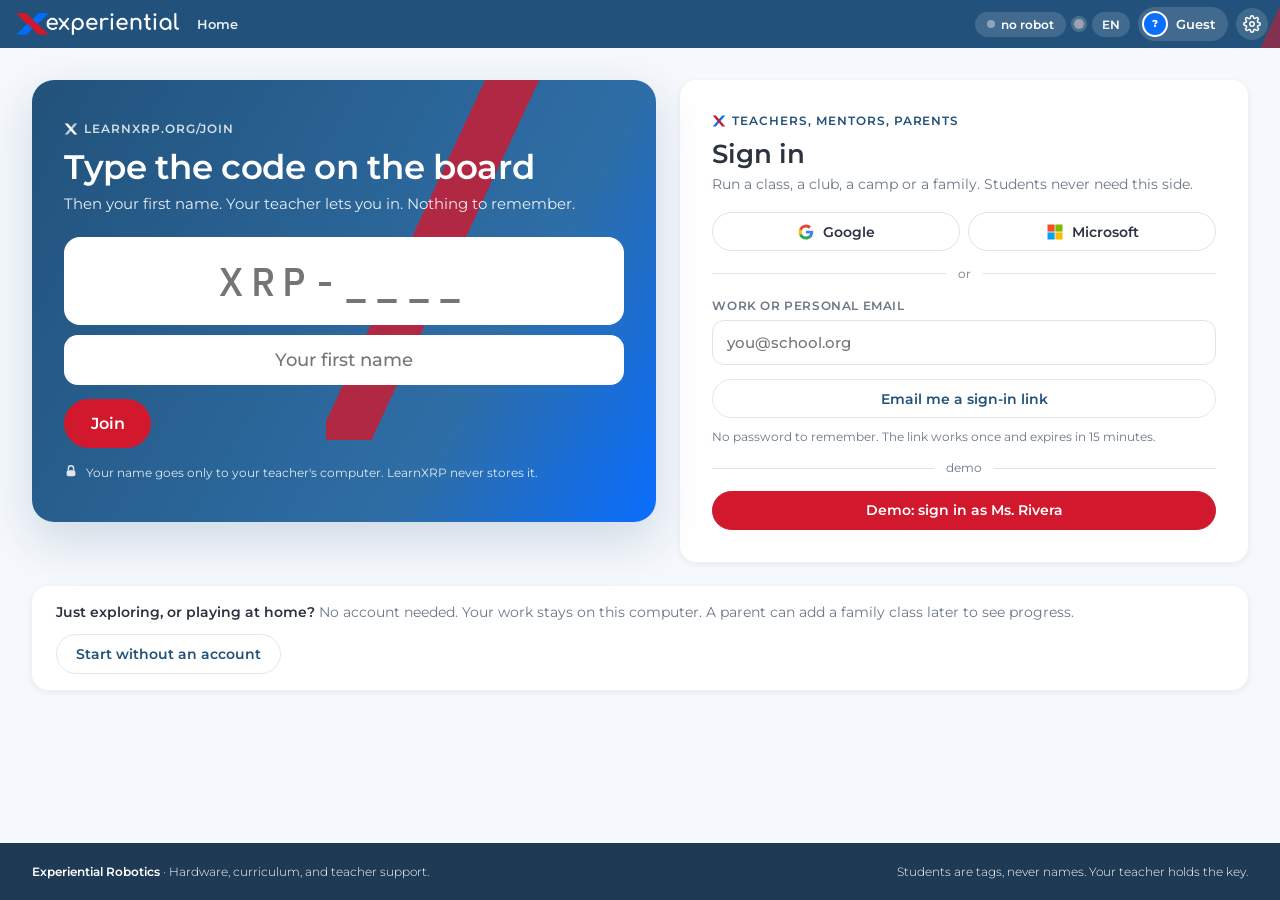
==== brainstorming/demo1/index.html @ 22072c1c "feat(demo1): static navigable demo of the Launcher direction + GitHub Pages deploy Login A+C with We" ====
<!doctype html>
<html lang="en">
<head>
<meta charset="utf-8">
<meta name="viewport" content="width=device-width, initial-scale=1">
<title>LearnXRP · Join</title>
<link rel="icon" href="data:image/svg+xml,%3Csvg xmlns='http://www.w3.org/2000/svg' viewBox='0 0 40 40'%3E%3Cpath d='M38 4h-9L2 36h9z' fill='%230A6EFF'/%3E%3Cpath d='M2 4h9l27 32h-9z' fill='%23D1182C'/%3E%3C/svg%3E">
<link rel="stylesheet" href="https://fonts.googleapis.com/css2?family=Montserrat:wght@300;400;500;600;700&family=IBM+Plex+Mono:wght@400;500&display=swap">
<link rel="stylesheet" href="assets/theme.css">
<style>
.wrap{padding:32px;flex:1}
.doors{display:grid;grid-template-columns:1.1fr 1fr;gap:24px;align-items:start}
.big{background:linear-gradient(120deg,var(--color-secondary),#2E6EA6 70%,var(--color-accent));color:#fff;border-radius:var(--radius-lg);padding:40px 32px;box-shadow:var(--shadow-lg);position:relative;overflow:hidden}
.big::before{content:"";position:absolute;right:110px;top:-60px;width:220px;height:420px;background:linear-gradient(115deg,transparent 45%,rgba(209,24,44,.8) 45% 58%,transparent 58%);pointer-events:none}
[dir=rtl] .big::before{right:auto;left:110px;transform:scaleX(-1)}
.big > *{position:relative}
.big h1{font-size:34px;margin:6px 0 6px;letter-spacing:-.01em}
.big p{opacity:.9;margin:0 0 22px;font-size:15px}
.big .in.code{font-size:40px;padding:18px;border-radius:16px;border:0;color:var(--color-secondary)}
.big .in.name{margin-top:10px;border:0;font-size:18px;text-align:center;padding:14px;border-radius:14px}
.big .btn-primary{margin-top:14px;font-size:16px;padding:.9rem 1.6rem}
.big .note{font-size:12px;opacity:.85;display:flex;gap:8px;align-items:flex-start;margin-top:16px}
.big .eyebrow{color:rgba(255,255,255,.8)}
.door{padding:32px}
.door h2{font-size:26px;margin:6px 0 4px}
.door p{margin:0 0 18px;color:var(--color-text-muted);font-size:14px}
.sso{display:grid;grid-template-columns:1fr 1fr;gap:8px}
.or{display:flex;align-items:center;gap:12px;font-size:12px;color:var(--color-text-muted);margin:14px 0}
.or::before,.or::after{content:"";flex:1;height:1px;background:var(--color-border)}
.help{font-size:12px;color:var(--color-text-muted);margin-top:10px}
.explore{margin-top:24px;display:flex;justify-content:space-between;align-items:center;gap:12px;background:#fff;border-radius:var(--radius-md);padding:16px 24px;box-shadow:var(--shadow-sm);font-size:14px;flex-wrap:wrap}
.state{display:none}.state.on{display:block}
.center{text-align:center;padding:14px 0}
.ic{width:18px;height:18px}
/* welcome back */
.wb{display:grid;grid-template-columns:1fr 380px;gap:24px;align-items:start}
.wb h1{font-size:28px;margin:4px 0 4px}
.people{display:grid;grid-template-columns:repeat(auto-fill,minmax(150px,1fr));gap:16px;margin-top:16px}
.person{background:#fff;border-radius:var(--radius-md);box-shadow:var(--shadow-sm);padding:16px;text-align:center;font:inherit;color:inherit;border:2px solid transparent;cursor:pointer;transition:all .2s ease;display:flex;flex-direction:column;align-items:center;gap:6px}
.person:hover{box-shadow:var(--shadow-md);transform:translateY(-3px)}
.person .av{width:52px;height:52px;border-radius:50%;display:grid;place-items:center;color:#fff;font-weight:700;font-size:16px}
.person b{font-weight:600}
.person small{font-size:11px;color:var(--color-text-muted)}
.person.add{border:2px dashed var(--color-border);background:transparent;box-shadow:none;justify-content:center;color:var(--color-secondary);font-weight:600}
.device{font-size:12px;color:var(--color-text-muted);display:flex;align-items:center;gap:8px;margin-top:16px;flex-wrap:wrap}
.device a{font-weight:600;cursor:pointer}
@media (max-width:900px){.doors,.wb{grid-template-columns:1fr}.wrap{padding:16px}.big{padding:28px 20px}.big h1{font-size:28px}}
</style>
</head>
<body>
<header id="ribbon" class="rb"></header>

<!-- ===== LOGIN: two doors (A) with the code-first card (C) ===== -->
<main class="wrap state" id="v-login">
  <div class="doors">
    <section class="big">
      <span class="eyebrow">XLOGO learnxrp.org/join</span>
      <h1 data-i18n="joinTitle">Type the code on the board</h1>
      <p data-i18n="joinSub">Then your first name. Your teacher lets you in. Nothing to remember.</p>
      <div class="state on" id="s1">
        <input class="in code" id="code" placeholder="XRP-____" maxlength="8" autocomplete="off" oninput="this.value=this.value.toUpperCase()">
        <input class="in name" id="name" data-i18n-ph="nameLabel" placeholder="Your first name" autocomplete="off">
        <button class="btn btn-primary" onclick="join()" data-i18n="join">Join</button>
        <div class="note"><svg width="14" height="14" viewBox="0 0 16 16"><rect x="3" y="7" width="10" height="7" rx="2" fill="#fff"/><path d="M5 7V5a3 3 0 016 0v2" fill="none" stroke="#fff" stroke-width="1.6"/></svg><span data-i18n="privacyNote">Your name goes only to your teacher's computer. LearnXRP never stores it.</span></div>
      </div>
      <div class="state center" id="s2"><span class="spin" style="border-color:rgba(255,255,255,.3);border-top-color:#fff"></span><h2 style="margin:12px 0 4px;font-size:24px" id="wait-title"></h2><div style="opacity:.9" id="wait-sub"></div></div>
      <div class="state center" id="s3"><h2 style="margin:0 0 4px;font-size:26px" id="in-title"></h2><div style="opacity:.9;margin-bottom:14px" id="in-sub"></div><a class="btn" style="color:var(--color-secondary)" href="home.html" data-i18n="letsGo">Let's go</a></div>
      <div class="state center" id="s4"><h2 style="margin:0 0 4px;font-size:24px">Hmm</h2><div style="opacity:.9;margin-bottom:14px" data-i18n="notLetIn"></div><button class="btn" style="color:var(--color-secondary)" onclick="show('s1')">Try again</button></div>
    </section>
    <section class="card door">
      <span class="eyebrow">XMARK <span data-i18n="eduEyebrow">Teachers, mentors, parents</span></span>
      <h2 data-i18n="eduTitle">Sign in</h2>
      <p data-i18n="eduSub">Run a class, a club, a camp or a family. Students never need this side.</p>
      <div class="sso"><button class="btn" onclick="LX.toast('Google sign-in opens in a popup. School accounts work.')">GICON <span data-i18n="google">Google</span></button><button class="btn" onclick="LX.toast('Microsoft sign-in opens in a popup.')">MICON <span data-i18n="microsoft">Microsoft</span></button></div>
      <div class="or">or</div>
      <div class="field"><label class="lbl" for="email" data-i18n="emailLabel">Work or personal email</label><input class="in" id="email" placeholder="you@school.org" type="email"></div>
      <button class="btn btn-out block" onclick="emailLink()" data-i18n="emailLink">Email me a sign-in link</button>
      <div class="help" data-i18n="noPw">No password to remember. The link works once and expires in 15 minutes.</div>
      <div class="or">demo</div>
      <button class="btn btn-primary block" onclick="demoTeacher()" data-i18n="demoTeacher">Demo: sign in as Ms. Rivera</button>
    </section>
  </div>
  <div class="explore"><div><b style="font-weight:600" data-i18n="exploreTitle">Just exploring, or playing at home?</b> <span class="muted" data-i18n="exploreSub">No account needed. Your work stays on this computer. A parent can add a family class later to see progress.</span></div><button class="btn btn-out" onclick="explore()" data-i18n="startNoAccount">Start without an account</button></div>
</main>

<!-- ===== WELCOME BACK (E): shown when this device remembers students ===== -->
<main class="wrap state" id="v-back">
  <div class="wb">
    <div>
      <span class="eyebrow">XMARK <span id="wb-eyebrow"></span></span>
      <h1 data-i18n="welcomeBack">Welcome back. Who are you today?</h1>
      <div class="muted" style="font-size:14px" data-i18n="rememberSub">This computer remembers who used it in this class. Tap your name and your teacher lets you in.</div>
      <div class="people" id="people"></div>
      <div class="device"><svg width="14" height="14" viewBox="0 0 16 16"><rect x="3" y="7" width="10" height="7" rx="2" fill="#22527B"/><path d="M5 7V5a3 3 0 016 0v2" fill="none" stroke="#22527B" stroke-width="1.6"/></svg><span data-i18n="namesLive">Names live on this computer and on your teacher's. Not on LearnXRP.</span> <a onclick="forget()" data-i18n="forget">Forget everyone</a></div>
      <div class="card" id="wb-state" style="margin-top:24px;display:none"></div>
    </div>
    <div style="display:flex;flex-direction:column;gap:16px">
      <div class="card"><span class="eyebrow" data-i18n="diffClass">Different class?</span><h3 style="font-size:17px;margin:4px 0 10px" data-i18n="joinCode">Join with a code</h3><input class="in code" id="wb-code" placeholder="XRP-____" maxlength="8" oninput="this.value=this.value.toUpperCase()" style="font-size:20px;margin-bottom:10px"><button class="btn btn-out block" onclick="wbCode()" data-i18n="next">Next</button></div>
      <div class="card"><span class="eyebrow" data-i18n="educators">Educators</span><h3 style="font-size:17px;margin:4px 0 10px" data-i18n="signIn">Sign in</h3><div class="sso" style="margin-bottom:8px"><button class="btn" onclick="LX.toast('Google sign-in')">GICON Google</button><button class="btn" onclick="LX.toast('Microsoft sign-in')">MICON Microsoft</button></div><button class="btn btn-primary block" onclick="demoTeacher()" data-i18n="demoTeacher">Demo: sign in as Ms. Rivera</button></div>
      <div class="muted" style="font-size:13px;padding:0 6px"><span data-i18n="exploreTitle"></span> <a style="font-weight:600;cursor:pointer" onclick="explore()" data-i18n="startNoAccount">Start without an account</a></div>
    </div>
  </div>
</main>

<footer class="footer" data-footer></footer>

<script src="assets/shell.js"></script>
<script>
const S=LX.S,t=LX.t;
const GICON=`<svg class="ic" viewBox="0 0 24 24"><path d="M21.6 12.2c0-.7-.1-1.3-.2-1.9H12v3.7h5.4a4.6 4.6 0 01-2 3v2.5h3.2c1.9-1.7 3-4.3 3-7.3z" fill="#4285F4"/><path d="M12 22c2.7 0 5-.9 6.6-2.4l-3.2-2.5c-.9.6-2 1-3.4 1a6 6 0 01-5.6-4.1H3.1v2.6A10 10 0 0012 22z" fill="#34A853"/><path d="M6.4 13.9a6 6 0 010-3.8V7.5H3.1a10 10 0 000 9z" fill="#FBBC05"/><path d="M12 6c1.5 0 2.8.5 3.8 1.5l2.9-2.9A10 10 0 003.1 7.5l3.3 2.6A6 6 0 0112 6z" fill="#EA4335"/></svg>`;
const MICON=`<svg class="ic" viewBox="0 0 24 24"><rect x="2" y="2" width="9.5" height="9.5" fill="#F25022"/><rect x="12.5" y="2" width="9.5" height="9.5" fill="#7FBA00"/><rect x="2" y="12.5" width="9.5" height="9.5" fill="#00A4EF"/><rect x="12.5" y="12.5" width="9.5" height="9.5" fill="#FFB900"/></svg>`;
document.body.innerHTML=document.body.innerHTML.replace(/GICON/g,GICON).replace(/MICON/g,MICON).replace(/XMARK/g,LX.XMARK('#D1182C','#0A6EFF')).replace(/XLOGO/g,LX.XMARK('#fff','rgba(255,255,255,.7)'));
LX.i18n();
LX.ribbon({crumb:'<b>'+t('home')+'</b>'});
const CODE=/^XRP-[A-Z0-9]{4}$/;
function show(id){['s1','s2','s3','s4'].forEach(s=>document.getElementById(s).classList.toggle('on',s===id))}
function view(v){document.getElementById('v-login').classList.toggle('on',v==='login');document.getElementById('v-back').classList.toggle('on',v==='back')}
/* which view: welcome back if this device remembers anyone */
const params=new URLSearchParams(location.search);
if((S.remembered||[]).length&&!params.has('new')){view('back');renderPeople()}else view('login');
function renderPeople(){document.getElementById('wb-eyebrow').textContent=S.device+' · '+S.className;const cols=['#0A6EFF','#22527B','#D1182C','#1E9E5A','#7048E8','#E5A000'];document.getElementById('people').innerHTML=S.remembered.map((r,i)=>`<button class="person" onclick="back('${r.name.replace(/'/g,'')}')"><span class="av" style="background:${cols[i%cols.length]}">${r.name[0].toUpperCase()}</span><b>${r.name}</b><small>${r.last} · step ${r.step}</small></button>`).join('')+`<button class="person add" onclick="view('login')">${t('newHere')}</button>`}
/* the join handshake: write a request; a teacher tab (teacher.html) answers with lx.admit or lx.deny.
   If no teacher tab answers within 4s, the demo lets you in and says so. */
let pending=null;
function requestJoin(name,known,onAdmit,onDeny){pending={name,known,onAdmit,onDeny};LX.emit('lx.join',{name,device:S.device,known,code:S.classCode||'XRP-7K2Q'});pending.timer=setTimeout(()=>{if(pending){finishAdmit(name,true)}},4000)}
LX.on('lx.admit',m=>{if(pending&&m.name===pending.name){clearTimeout(pending.timer);finishAdmit(m.name,false)}});
LX.on('lx.deny',m=>{if(pending&&m.name===pending.name){clearTimeout(pending.timer);const p=pending;pending=null;p.onDeny&&p.onDeny()}});
function finishAdmit(name,auto){const p=pending;pending=null;const rem=(S.remembered||[]).filter(r=>r.name!==name);rem.unshift({name,last:'today',step:S.step});LX.set({role:'student',name,tag:S.tag||LX.newTag(),classCode:S.classCode||'XRP-7K2Q',sync:'synced',remembered:rem});if(auto)LX.toast(t('demoAdmit'));p&&p.onAdmit&&p.onAdmit()}
function join(){const c=document.getElementById('code'),n=document.getElementById('name');if(!CODE.test(c.value)){c.classList.add('bad');LX.toast(t('badCode'));setTimeout(()=>c.classList.remove('bad'),1500);return}if(!n.value.trim()){n.classList.add('bad');n.focus();return}const name=n.value.trim();LX.set({classCode:c.value});document.getElementById('wait-title').textContent=t('waitTitle',{n:name});document.getElementById('wait-sub').textContent=t('waitSub',{t:S.teacher});show('s2');requestJoin(name,false,()=>{document.getElementById('in-title').textContent=t('inTitle',{n:name});document.getElementById('in-sub').textContent=t('inSub',{c:S.className,s:S.step});show('s3')},()=>show('s4'))}
function back(name){const s=document.getElementById('wb-state');s.style.display='block';s.innerHTML=`<div style="display:flex;align-items:center;gap:14px"><span class="spin"></span><div><b style="font-weight:600">${t('waitTitle',{n:name})}</b><div class="muted" style="font-size:13px">${t('waitSub',{t:S.teacher})}</div></div></div>`;requestJoin(name,true,()=>{s.innerHTML=`<div style="display:flex;align-items:center;justify-content:space-between;gap:14px;flex-wrap:wrap"><div><b style="font-weight:600">${t('inTitle',{n:name})}</b><div class="muted" style="font-size:13px">${t('inSub',{c:S.className,s:S.step})}</div></div><a class="btn btn-primary" href="home.html">${t('letsGo')}</a></div>`},()=>{s.innerHTML=`<b style="font-weight:600">${t('notLetIn')}</b>`})}
function wbCode(){const c=document.getElementById('wb-code');if(!CODE.test(c.value)){c.classList.add('bad');LX.toast(t('badCode'));return}LX.set({classCode:c.value});view('login');document.getElementById('code').value=c.value;document.getElementById('name').focus()}
function forget(){LX.set({remembered:[]});view('login');LX.toast(t('forget'))}
function emailLink(){const e=document.getElementById('email');if(!/.+@.+\..+/.test(e.value)){e.classList.add('bad');return}LX.toast('Demo: a real deploy emails a one-time link to '+e.value)}
function demoTeacher(){LX.set({role:'teacher',sync:'synced'});location.href='teacher.html'}
function explore(){LX.set({role:'student',name:S.name||'Explorer',tag:S.tag||LX.newTag(),classCode:null,sync:'local'});location.href='home.html'}
</script>
</body>
</html>
---- brainstorming/demo1/assets/theme.css ----
/* LearnXRP demo1 · Experiential playful theme + shared components. Plain CSS, no build. */
:root{
  --color-bg:#F5F8FC;--color-surface:#FFFFFF;--color-surface-2:#E9EEF5;--color-border:#DCE3EC;
  --color-text:#2B3340;--color-text-muted:#6C7787;
  --color-primary:#D1182C;--color-primary-hover:#B21425;--color-primary-soft:#FDE4E7;
  --color-secondary:#22527B;--color-secondary-soft:#DDE9F5;
  --color-accent:#0A6EFF;--color-accent-soft:#E1EDFF;
  --color-danger:#DC3545;--color-success:#1E9E5A;--color-dark:#1F3A55;--amber:#E5A000;
  --font-sans:'Montserrat',system-ui,sans-serif;--font-mono:'IBM Plex Mono',ui-monospace,monospace;
  --radius-sm:10px;--radius-md:16px;--radius-lg:22px;
  --shadow-sm:0 2px 6px rgba(34,82,123,.08);--shadow-md:0 8px 24px rgba(34,82,123,.12);--shadow-lg:0 18px 48px rgba(34,82,123,.18);
  --ribbon-h:48px;
}
*{box-sizing:border-box}
html,body{margin:0;height:100%}
body{background:var(--color-bg);color:var(--color-text);font-family:var(--font-sans);font-size:15px;line-height:1.45;display:flex;flex-direction:column;min-height:100vh}
h1,h2,h3{margin:0;line-height:1.15;font-weight:600}
p{margin:0}
a{color:var(--color-secondary)}
.muted{color:var(--color-text-muted)}
.mono{font-family:var(--font-mono)}
.eyebrow{font-size:12px;font-weight:600;letter-spacing:.08em;text-transform:uppercase;color:var(--color-secondary);display:inline-flex;align-items:center;gap:6px}
.eyebrow svg{width:14px;height:14px}
.band{padding:32px}
.card{background:#fff;border-radius:var(--radius-md);box-shadow:var(--shadow-sm);padding:24px}
.btn{font:600 14px var(--font-sans);border:1px solid var(--color-border);background:#fff;color:var(--color-text);border-radius:999px;padding:.6rem 1.2rem;cursor:pointer;transition:all .15s ease;display:inline-flex;align-items:center;justify-content:center;gap:8px;text-decoration:none;white-space:nowrap}
.btn:hover{transform:translateY(-1px);box-shadow:var(--shadow-sm)}
.btn:disabled{opacity:.5;cursor:not-allowed;transform:none;box-shadow:none}
.btn-primary{background:var(--color-primary);color:#fff;border-color:var(--color-primary)}
.btn-primary:hover{background:var(--color-primary-hover)}
.btn-out{color:var(--color-secondary);border-color:var(--color-secondary-soft)}
.btn-ghost{border-color:transparent;background:transparent;color:var(--color-secondary)}
.btn.sm{padding:.35rem .9rem;font-size:12px}
.btn.block{width:100%}
.in{font:500 15px var(--font-sans);padding:12px 14px;border:1px solid var(--color-border);border-radius:12px;background:#fff;width:100%;color:var(--color-text)}
.in:focus{outline:none;border-color:var(--color-accent);box-shadow:0 0 0 3px var(--color-accent-soft)}
.in.code{font-family:var(--font-mono);font-size:26px;letter-spacing:.18em;text-transform:uppercase;text-align:center;padding:14px}
.in.bad{border-color:var(--color-danger)}
.lbl{font-size:12px;font-weight:600;color:var(--color-text-muted);text-transform:uppercase;letter-spacing:.05em;display:block;margin:0 0 6px}
.field{margin-bottom:14px}
.pill{display:inline-flex;align-items:center;gap:6px;font-size:11px;font-weight:600;padding:4px 10px;border-radius:999px;background:var(--color-surface-2);color:var(--color-text-muted);white-space:nowrap}
.pill i{width:7px;height:7px;border-radius:50%;background:currentColor;display:inline-block}
.pill.green{background:#E3F5EA;color:var(--color-success)}
.pill.blue{background:var(--color-accent-soft);color:var(--color-accent)}
.pill.red{background:var(--color-primary-soft);color:var(--color-primary)}
.pill.amber{background:#FFF1D6;color:#8A5A00}
.ring{width:56px;height:56px;position:relative;display:inline-grid;place-items:center;font-weight:700;font-size:12px;color:var(--color-secondary);flex:none}
.ring svg{position:absolute;inset:0;transform:rotate(-90deg)}
.ring circle{fill:none;stroke-width:6;stroke-linecap:round}
.ring .bg{stroke:var(--color-surface-2)}
.ring .fg{stroke:var(--color-primary);stroke-dasharray:151;transition:stroke-dashoffset .5s ease}
.spin{width:28px;height:28px;border-radius:50%;border:3px solid var(--color-surface-2);border-top-color:var(--color-primary);animation:spin .8s linear infinite;display:inline-block}
@keyframes spin{to{transform:rotate(360deg)}}
@media (prefers-reduced-motion:reduce){.spin{animation:none}}
.toast{position:fixed;left:50%;bottom:24px;transform:translateX(-50%) translateY(20px);background:#1C2230;color:#fff;padding:10px 16px;border-radius:8px;font:14px var(--font-sans);opacity:0;transition:all .2s ease;z-index:9997;pointer-events:none;max-width:90vw}
.toast.show{opacity:1;transform:translateX(-50%) translateY(0)}
.footer{background:var(--color-dark);color:#fff;padding:20px 32px;font-size:12px;display:flex;justify-content:space-between;gap:24px;margin-top:auto;font-weight:300;flex-wrap:wrap}
.footer b{font-weight:600}
.demo-note{font-size:12px;color:var(--color-text-muted);background:var(--color-secondary-soft);border-radius:var(--radius-sm);padding:8px 12px}

/* ===== Ribbon A: slim and constant, 48px ===== */
.rb{--bar:#22527B;--acc:#0A6EFF;--pri:#D1182C;position:sticky;top:0;z-index:100;height:var(--ribbon-h);background:var(--bar);color:#fff;display:flex;align-items:center;gap:8px;padding-inline:16px 12px;font-size:14px;overflow:visible}
.rb .motif{position:absolute;inset-inline-end:0;top:0;height:100%;width:110px;overflow:hidden;pointer-events:none;z-index:0}
.rb .motif::before{content:"";position:absolute;inset-inline-end:-70px;top:-30px;width:150px;height:140px;background:linear-gradient(115deg,transparent 45%,var(--pri) 45% 58%,transparent 58% 62%,var(--acc) 62% 75%,transparent 75%);opacity:.55}
[dir=rtl] .rb .motif::before{transform:scaleX(-1)}
.rb > *{position:relative;z-index:1;flex:none}
.rb .brand{display:flex;align-items:center;gap:8px;font-weight:700;text-decoration:none;color:#fff;margin-inline-end:10px}
.rb .brand img{height:22px;display:block}
.rb .brand svg{width:22px;height:22px}
.rb .crumb{font-size:13px;opacity:.9;white-space:nowrap;overflow:hidden;text-overflow:ellipsis;flex:1 1 auto;min-width:0}
.rb .crumb b{font-weight:600}
.rb .crumb a{color:#fff;text-decoration:none;opacity:.85}
.rb .sp{flex:1 1 auto}
.rb .chip{display:inline-flex;align-items:center;gap:6px;font-size:12px;font-weight:600;padding:5px 12px;border-radius:999px;background:rgba(255,255,255,.14);white-space:nowrap;cursor:pointer;border:0;color:#fff;font-family:var(--font-sans)}
.rb .chip i{width:8px;height:8px;border-radius:50%;background:#fff;display:inline-block;flex:none}
.rb .chip.ok{background:#DCF5E6;color:#1E7A45}.rb .chip.ok i{background:#1E9E5A}
.rb .chip.warn{background:#FFF1D6;color:#8A5A00}.rb .chip.warn i{background:#E5A000}
.rb .chip.bad{background:#FDE4E7;color:#B21425}.rb .chip.bad i{background:#D1182C}
.rb .chip.q i{animation:blink 1s ease infinite}
@keyframes blink{50%{opacity:.2}}
.rb .sync{width:10px;height:10px;border-radius:50%;background:#1E9E5A;display:inline-block;box-shadow:0 0 0 3px rgba(255,255,255,.18);cursor:pointer}
.rb .sync.local{background:#9CA3AF}.rb .sync.off{background:#E5A000}
.rb .lang{font:600 12px var(--font-sans);color:#fff;background:rgba(255,255,255,.14);border:0;border-radius:999px;padding:5px 10px;cursor:pointer;appearance:none;-webkit-appearance:none}
.rb .lang option{color:#222}
.rb .me{display:inline-flex;align-items:center;gap:8px;font-size:13px;font-weight:600;background:rgba(255,255,255,.14);border-radius:999px;padding:4px 12px 4px 4px;white-space:nowrap;text-decoration:none;color:#fff}
.rb .me .av{width:26px;height:26px;border-radius:50%;background:var(--acc);border:2px solid #fff;display:grid;place-items:center;font-size:10px;font-weight:800}
.rb .gear{width:32px;height:32px;border-radius:50%;background:rgba(255,255,255,.14);border:0;color:#fff;cursor:pointer;display:grid;place-items:center}
.rb .gear:hover{background:rgba(255,255,255,.26)}
.rb .gear svg{width:18px;height:18px}
/* settings menu */
.lx-menu{position:fixed;top:calc(var(--ribbon-h) + 8px);inset-inline-end:12px;width:320px;max-height:calc(100vh - var(--ribbon-h) - 24px);overflow:auto;background:#fff;color:var(--color-text);border-radius:var(--radius-md);box-shadow:var(--shadow-lg);padding:16px;z-index:200;font-size:13px;display:none}
.lx-menu.open{display:block}
.lx-menu h4{margin:0 0 4px;font-size:14px}
.lx-menu .sub{font-size:11px;color:var(--color-text-muted);margin-bottom:12px}
.lx-menu label{display:grid;grid-template-columns:110px 1fr;gap:8px;align-items:center;margin-bottom:8px;font-weight:600;font-size:12px;color:var(--color-text-muted)}
.lx-menu select,.lx-menu input[type=text]{font:500 13px var(--font-sans);padding:6px 8px;border:1px solid var(--color-border);border-radius:8px;background:#fff;color:var(--color-text);width:100%}
.lx-menu .row{display:flex;gap:6px;flex-wrap:wrap;margin-top:6px}
.lx-menu .sec{border-top:1px solid var(--color-border);margin:12px 0 10px;padding-top:10px;font-size:11px;font-weight:600;text-transform:uppercase;letter-spacing:.06em;color:var(--color-secondary)}
.lx-menu .links{display:grid;grid-template-columns:1fr 1fr;gap:6px}
.lx-menu .links a{font-size:12px;font-weight:600;padding:8px 10px;border:1px solid var(--color-border);border-radius:8px;text-decoration:none;text-align:center}
.lx-menu .chips{display:flex;gap:6px;flex-wrap:wrap}
.lx-menu .chips span{font-size:11px;background:var(--color-surface-2);border-radius:999px;padding:3px 8px}
@media (max-width:700px){.rb .crumb{display:none}.rb .lang{display:none}.band{padding:16px}.footer{padding:16px}}
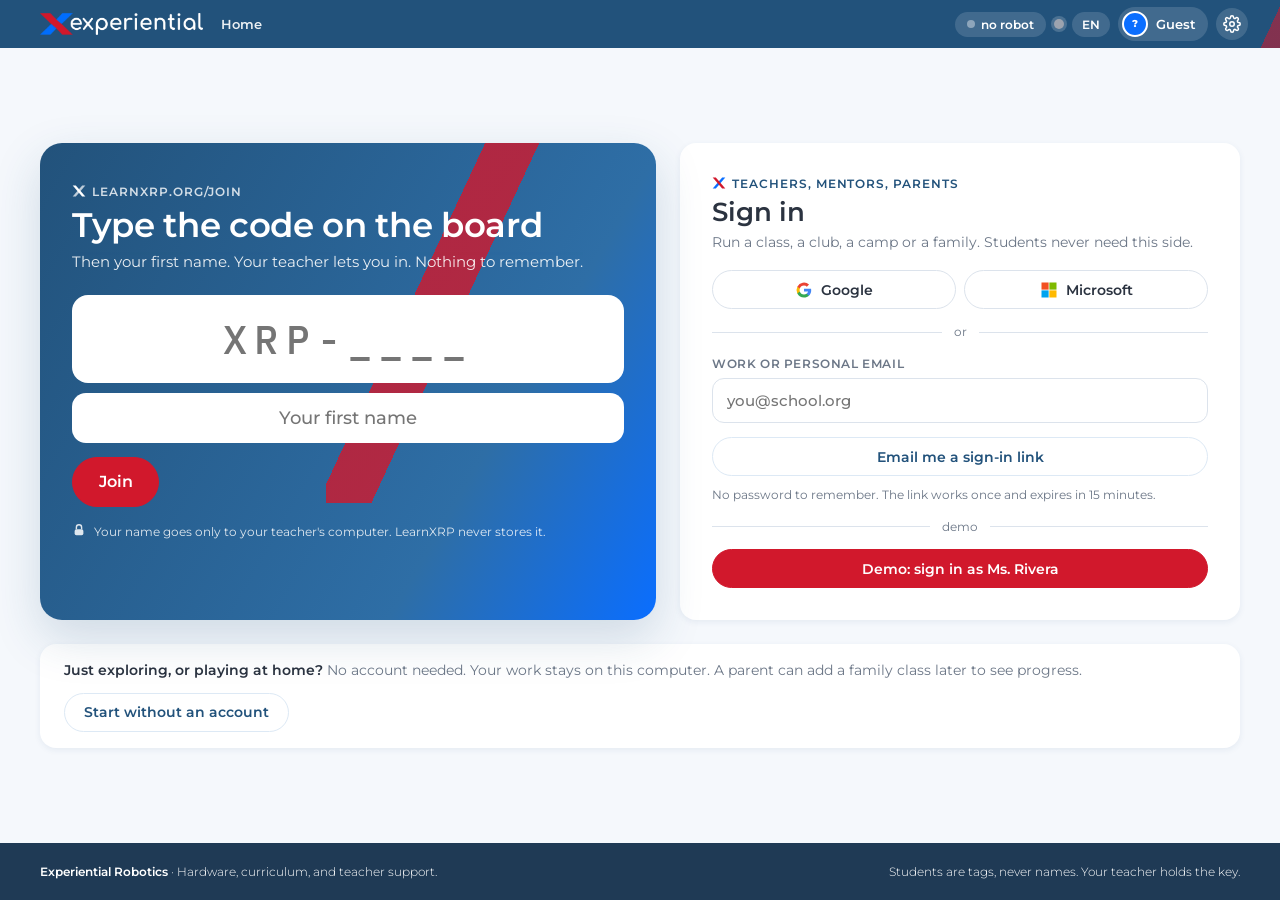
==== commit ab6d2804: "fix(demo1): sizing pass — 1200px content container, aligned ribbon and footer, centered login, equal" ====
--- a/brainstorming/demo1/index.html
+++ b/brainstorming/demo1/index.html
@@ -8,8 +8,11 @@
 <link rel="stylesheet" href="https://fonts.googleapis.com/css2?family=Montserrat:wght@300;400;500;600;700&family=IBM+Plex+Mono:wght@400;500&display=swap">
 <link rel="stylesheet" href="assets/theme.css">
 <style>
-.wrap{padding:32px;flex:1}
-.doors{display:grid;grid-template-columns:1.1fr 1fr;gap:24px;align-items:start}
+.wrap{padding:32px;flex:1;width:100%;max-width:1264px;margin:0 auto;display:flex;flex-direction:column;justify-content:center}
+.wrap.state{display:none}.wrap.state.on{display:flex}
+.doors{display:grid;grid-template-columns:1.1fr 1fr;gap:24px;align-items:stretch}
+.big,.door{display:flex;flex-direction:column}
+.door .demo-cta{margin-top:auto}
 .big{background:linear-gradient(120deg,var(--color-secondary),#2E6EA6 70%,var(--color-accent));color:#fff;border-radius:var(--radius-lg);padding:40px 32px;box-shadow:var(--shadow-lg);position:relative;overflow:hidden}
 .big::before{content:"";position:absolute;right:110px;top:-60px;width:220px;height:420px;background:linear-gradient(115deg,transparent 45%,rgba(209,24,44,.8) 45% 58%,transparent 58%);pointer-events:none}
 [dir=rtl] .big::before{right:auto;left:110px;transform:scaleX(-1)}
@@ -76,8 +79,8 @@
       <div class="field"><label class="lbl" for="email" data-i18n="emailLabel">Work or personal email</label><input class="in" id="email" placeholder="you@school.org" type="email"></div>
       <button class="btn btn-out block" onclick="emailLink()" data-i18n="emailLink">Email me a sign-in link</button>
       <div class="help" data-i18n="noPw">No password to remember. The link works once and expires in 15 minutes.</div>
-      <div class="or">demo</div>
-      <button class="btn btn-primary block" onclick="demoTeacher()" data-i18n="demoTeacher">Demo: sign in as Ms. Rivera</button>
+      <div class="demo-cta"><div class="or">demo</div>
+      <button class="btn btn-primary block" onclick="demoTeacher()" data-i18n="demoTeacher">Demo: sign in as Ms. Rivera</button></div>
     </section>
   </div>
   <div class="explore"><div><b style="font-weight:600" data-i18n="exploreTitle">Just exploring, or playing at home?</b> <span class="muted" data-i18n="exploreSub">No account needed. Your work stays on this computer. A parent can add a family class later to see progress.</span></div><button class="btn btn-out" onclick="explore()" data-i18n="startNoAccount">Start without an account</button></div>
--- a/brainstorming/demo1/assets/theme.css
+++ b/brainstorming/demo1/assets/theme.css
@@ -21,7 +21,8 @@
 .mono{font-family:var(--font-mono)}
 .eyebrow{font-size:12px;font-weight:600;letter-spacing:.08em;text-transform:uppercase;color:var(--color-secondary);display:inline-flex;align-items:center;gap:6px}
 .eyebrow svg{width:14px;height:14px}
-.band{padding:32px}
+.band{padding:32px;width:100%;max-width:1264px;margin:0 auto}
+.container{width:100%;max-width:1264px;margin:0 auto;padding:0 32px}
 .card{background:#fff;border-radius:var(--radius-md);box-shadow:var(--shadow-sm);padding:24px}
 .btn{font:600 14px var(--font-sans);border:1px solid var(--color-border);background:#fff;color:var(--color-text);border-radius:999px;padding:.6rem 1.2rem;cursor:pointer;transition:all .15s ease;display:inline-flex;align-items:center;justify-content:center;gap:8px;text-decoration:none;white-space:nowrap}
 .btn:hover{transform:translateY(-1px);box-shadow:var(--shadow-sm)}
@@ -54,12 +55,12 @@
 @media (prefers-reduced-motion:reduce){.spin{animation:none}}
 .toast{position:fixed;left:50%;bottom:24px;transform:translateX(-50%) translateY(20px);background:#1C2230;color:#fff;padding:10px 16px;border-radius:8px;font:14px var(--font-sans);opacity:0;transition:all .2s ease;z-index:9997;pointer-events:none;max-width:90vw}
 .toast.show{opacity:1;transform:translateX(-50%) translateY(0)}
-.footer{background:var(--color-dark);color:#fff;padding:20px 32px;font-size:12px;display:flex;justify-content:space-between;gap:24px;margin-top:auto;font-weight:300;flex-wrap:wrap}
+.footer{background:var(--color-dark);color:#fff;padding:20px max(32px,calc((100% - 1200px)/2));font-size:12px;display:flex;justify-content:space-between;gap:24px;margin-top:auto;font-weight:300;flex-wrap:wrap}
 .footer b{font-weight:600}
 .demo-note{font-size:12px;color:var(--color-text-muted);background:var(--color-secondary-soft);border-radius:var(--radius-sm);padding:8px 12px}
 
 /* ===== Ribbon A: slim and constant, 48px ===== */
-.rb{--bar:#22527B;--acc:#0A6EFF;--pri:#D1182C;position:sticky;top:0;z-index:100;height:var(--ribbon-h);background:var(--bar);color:#fff;display:flex;align-items:center;gap:8px;padding-inline:16px 12px;font-size:14px;overflow:visible}
+.rb{--bar:#22527B;--acc:#0A6EFF;--pri:#D1182C;position:sticky;top:0;z-index:100;height:var(--ribbon-h);background:var(--bar);color:#fff;display:flex;align-items:center;gap:8px;padding-inline:max(24px,calc((100% - 1200px)/2)) max(16px,calc((100% - 1200px)/2 - 8px));font-size:14px;overflow:visible}
 .rb .motif{position:absolute;inset-inline-end:0;top:0;height:100%;width:110px;overflow:hidden;pointer-events:none;z-index:0}
 .rb .motif::before{content:"";position:absolute;inset-inline-end:-70px;top:-30px;width:150px;height:140px;background:linear-gradient(115deg,transparent 45%,var(--pri) 45% 58%,transparent 58% 62%,var(--acc) 62% 75%,transparent 75%);opacity:.55}
 [dir=rtl] .rb .motif::before{transform:scaleX(-1)}
@@ -100,4 +101,4 @@
 .lx-menu .links a{font-size:12px;font-weight:600;padding:8px 10px;border:1px solid var(--color-border);border-radius:8px;text-decoration:none;text-align:center}
 .lx-menu .chips{display:flex;gap:6px;flex-wrap:wrap}
 .lx-menu .chips span{font-size:11px;background:var(--color-surface-2);border-radius:999px;padding:3px 8px}
-@media (max-width:700px){.rb .crumb{display:none}.rb .lang{display:none}.band{padding:16px}.footer{padding:16px}}
+@media (max-width:700px){.rb{padding-inline:16px 12px}.rb .crumb{display:none}.rb .lang{display:none}.band{padding:16px}.footer{padding:16px}}
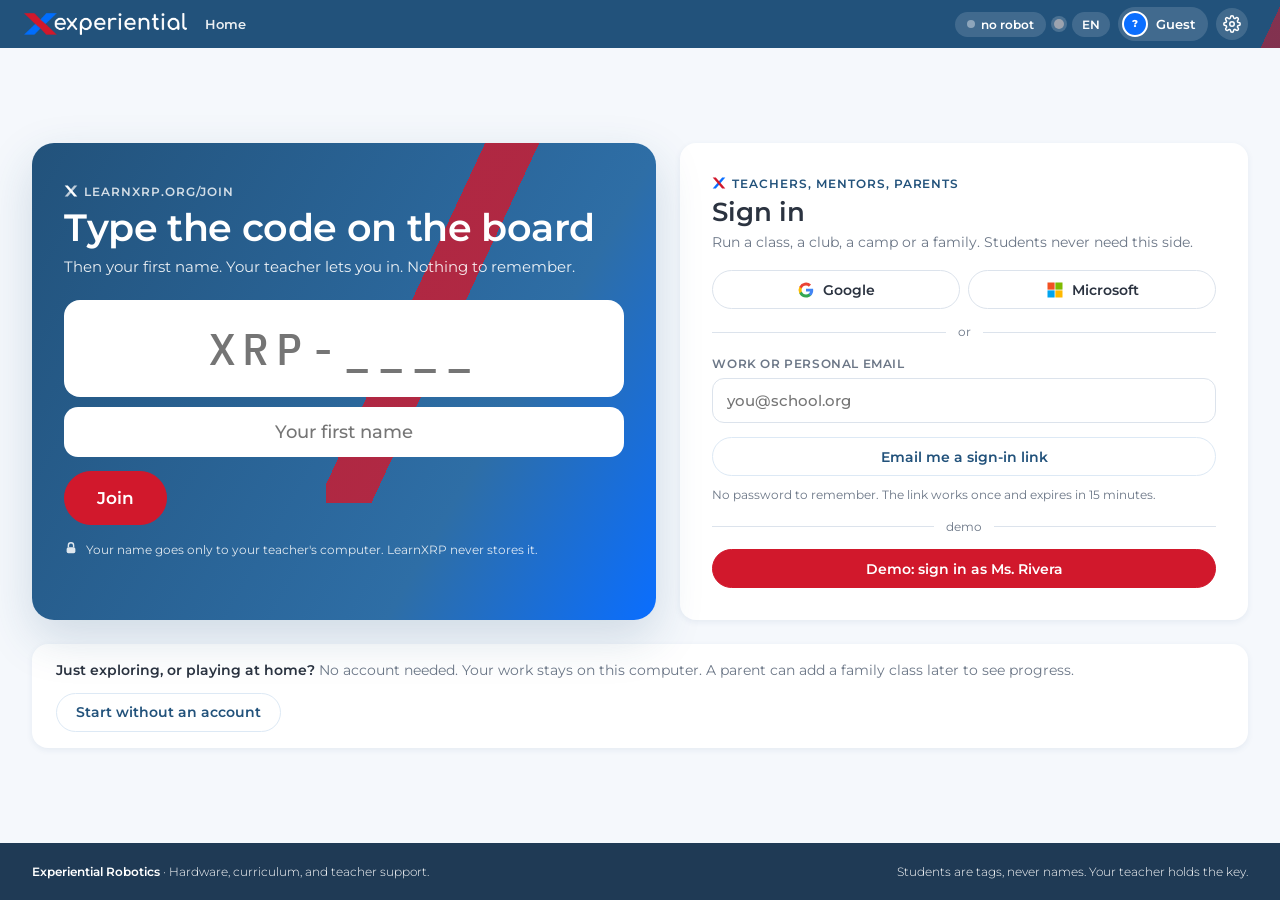
==== commit af577871: "fix(demo1): scale UI on wide screens (zoom steps at 1600/1900/2300/3000px), 1280px column, bigger lo" ====
--- a/brainstorming/demo1/index.html
+++ b/brainstorming/demo1/index.html
@@ -8,7 +8,7 @@
 <link rel="stylesheet" href="https://fonts.googleapis.com/css2?family=Montserrat:wght@300;400;500;600;700&family=IBM+Plex+Mono:wght@400;500&display=swap">
 <link rel="stylesheet" href="assets/theme.css">
 <style>
-.wrap{padding:32px;flex:1;width:100%;max-width:1264px;margin:0 auto;display:flex;flex-direction:column;justify-content:center}
+.wrap{padding:32px;flex:1;width:100%;max-width:1344px;margin:0 auto;display:flex;flex-direction:column;justify-content:center}
 .wrap.state{display:none}.wrap.state.on{display:flex}
 .doors{display:grid;grid-template-columns:1.1fr 1fr;gap:24px;align-items:stretch}
 .big,.door{display:flex;flex-direction:column}
@@ -17,11 +17,11 @@
 .big::before{content:"";position:absolute;right:110px;top:-60px;width:220px;height:420px;background:linear-gradient(115deg,transparent 45%,rgba(209,24,44,.8) 45% 58%,transparent 58%);pointer-events:none}
 [dir=rtl] .big::before{right:auto;left:110px;transform:scaleX(-1)}
 .big > *{position:relative}
-.big h1{font-size:34px;margin:6px 0 6px;letter-spacing:-.01em}
+.big h1{font-size:38px;margin:6px 0 6px;letter-spacing:-.01em}
 .big p{opacity:.9;margin:0 0 22px;font-size:15px}
-.big .in.code{font-size:40px;padding:18px;border-radius:16px;border:0;color:var(--color-secondary)}
+.big .in.code{font-size:44px;padding:20px;border-radius:16px;border:0;color:var(--color-secondary)}
 .big .in.name{margin-top:10px;border:0;font-size:18px;text-align:center;padding:14px;border-radius:14px}
-.big .btn-primary{margin-top:14px;font-size:16px;padding:.9rem 1.6rem}
+.big .btn-primary{margin-top:14px;font-size:17px;padding:1rem 2rem;align-self:flex-start}
 .big .note{font-size:12px;opacity:.85;display:flex;gap:8px;align-items:flex-start;margin-top:16px}
 .big .eyebrow{color:rgba(255,255,255,.8)}
 .door{padding:32px}
--- a/brainstorming/demo1/assets/theme.css
+++ b/brainstorming/demo1/assets/theme.css
@@ -11,6 +11,12 @@
   --shadow-sm:0 2px 6px rgba(34,82,123,.08);--shadow-md:0 8px 24px rgba(34,82,123,.12);--shadow-lg:0 18px 48px rgba(34,82,123,.18);
   --ribbon-h:48px;
 }
+/* Scale the whole UI on wide screens so a 1280px design does not float in a 2500px window.
+   Chrome/Edge honor zoom; iframes keep their own scale. */
+@media (min-width:1600px){html{zoom:1.12}}
+@media (min-width:1900px){html{zoom:1.25}}
+@media (min-width:2300px){html{zoom:1.4}}
+@media (min-width:3000px){html{zoom:1.7}}
 *{box-sizing:border-box}
 html,body{margin:0;height:100%}
 body{background:var(--color-bg);color:var(--color-text);font-family:var(--font-sans);font-size:15px;line-height:1.45;display:flex;flex-direction:column;min-height:100vh}
@@ -21,8 +27,8 @@
 .mono{font-family:var(--font-mono)}
 .eyebrow{font-size:12px;font-weight:600;letter-spacing:.08em;text-transform:uppercase;color:var(--color-secondary);display:inline-flex;align-items:center;gap:6px}
 .eyebrow svg{width:14px;height:14px}
-.band{padding:32px;width:100%;max-width:1264px;margin:0 auto}
-.container{width:100%;max-width:1264px;margin:0 auto;padding:0 32px}
+.band{padding:32px;width:100%;max-width:1344px;margin:0 auto}
+.container{width:100%;max-width:1344px;margin:0 auto;padding:0 32px}
 .card{background:#fff;border-radius:var(--radius-md);box-shadow:var(--shadow-sm);padding:24px}
 .btn{font:600 14px var(--font-sans);border:1px solid var(--color-border);background:#fff;color:var(--color-text);border-radius:999px;padding:.6rem 1.2rem;cursor:pointer;transition:all .15s ease;display:inline-flex;align-items:center;justify-content:center;gap:8px;text-decoration:none;white-space:nowrap}
 .btn:hover{transform:translateY(-1px);box-shadow:var(--shadow-sm)}
@@ -55,12 +61,12 @@
 @media (prefers-reduced-motion:reduce){.spin{animation:none}}
 .toast{position:fixed;left:50%;bottom:24px;transform:translateX(-50%) translateY(20px);background:#1C2230;color:#fff;padding:10px 16px;border-radius:8px;font:14px var(--font-sans);opacity:0;transition:all .2s ease;z-index:9997;pointer-events:none;max-width:90vw}
 .toast.show{opacity:1;transform:translateX(-50%) translateY(0)}
-.footer{background:var(--color-dark);color:#fff;padding:20px max(32px,calc((100% - 1200px)/2));font-size:12px;display:flex;justify-content:space-between;gap:24px;margin-top:auto;font-weight:300;flex-wrap:wrap}
+.footer{background:var(--color-dark);color:#fff;padding:20px max(32px,calc((100% - 1280px)/2));font-size:12px;display:flex;justify-content:space-between;gap:24px;margin-top:auto;font-weight:300;flex-wrap:wrap}
 .footer b{font-weight:600}
 .demo-note{font-size:12px;color:var(--color-text-muted);background:var(--color-secondary-soft);border-radius:var(--radius-sm);padding:8px 12px}
 
 /* ===== Ribbon A: slim and constant, 48px ===== */
-.rb{--bar:#22527B;--acc:#0A6EFF;--pri:#D1182C;position:sticky;top:0;z-index:100;height:var(--ribbon-h);background:var(--bar);color:#fff;display:flex;align-items:center;gap:8px;padding-inline:max(24px,calc((100% - 1200px)/2)) max(16px,calc((100% - 1200px)/2 - 8px));font-size:14px;overflow:visible}
+.rb{--bar:#22527B;--acc:#0A6EFF;--pri:#D1182C;position:sticky;top:0;z-index:100;height:var(--ribbon-h);background:var(--bar);color:#fff;display:flex;align-items:center;gap:8px;padding-inline:max(24px,calc((100% - 1280px)/2)) max(16px,calc((100% - 1200px)/2 - 8px));font-size:14px;overflow:visible}
 .rb .motif{position:absolute;inset-inline-end:0;top:0;height:100%;width:110px;overflow:hidden;pointer-events:none;z-index:0}
 .rb .motif::before{content:"";position:absolute;inset-inline-end:-70px;top:-30px;width:150px;height:140px;background:linear-gradient(115deg,transparent 45%,var(--pri) 45% 58%,transparent 58% 62%,var(--acc) 62% 75%,transparent 75%);opacity:.55}
 [dir=rtl] .rb .motif::before{transform:scaleX(-1)}
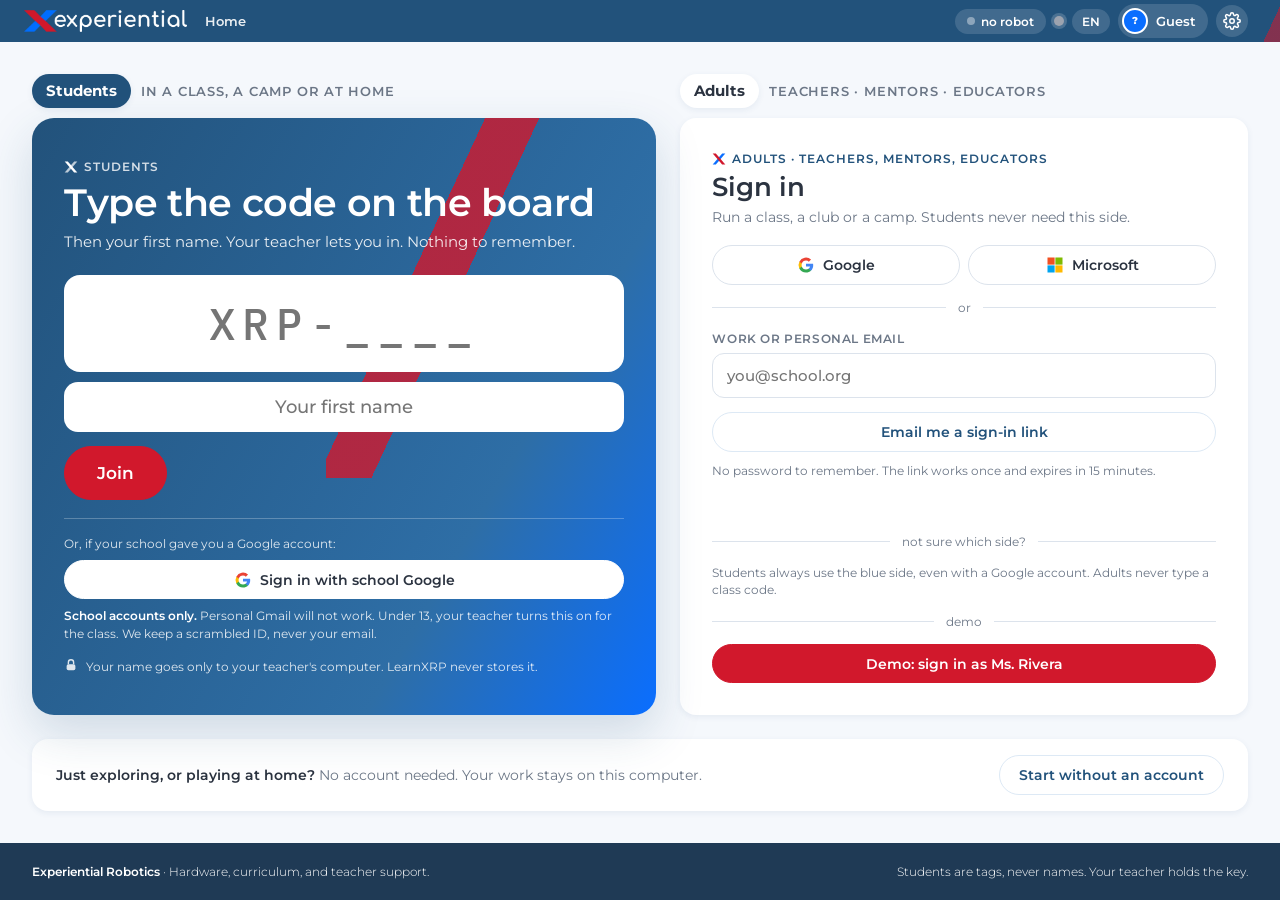
==== commit 1e5f8fb6: "feat(demo1): login F — role bar, school-Google sign-in for students, adult copy; sketch 005 winner F" ====
--- a/brainstorming/demo1/index.html
+++ b/brainstorming/demo1/index.html
@@ -10,6 +10,15 @@
 <style>
 .wrap{padding:32px;flex:1;width:100%;max-width:1344px;margin:0 auto;display:flex;flex-direction:column;justify-content:center}
 .wrap.state{display:none}.wrap.state.on{display:flex}
+.rolebar{display:grid;grid-template-columns:1.1fr 1fr;gap:24px;margin-bottom:10px}
+.rolebar .lab{display:flex;align-items:center;gap:10px;font-size:13px;font-weight:600;color:var(--color-text-muted);text-transform:uppercase;letter-spacing:.06em}
+.rolebar .lab b{font-size:15px;letter-spacing:0;text-transform:none;color:var(--color-text);background:#fff;border-radius:999px;padding:6px 14px;box-shadow:var(--shadow-sm)}
+.rolebar .lab.kid b{background:var(--color-secondary);color:#fff}
+.big .alt{margin-top:18px;padding-top:16px;border-top:1px solid rgba(255,255,255,.25)}
+.big .alt .btn{background:#fff;color:var(--color-text);border-color:#fff;width:100%}
+.big .alt .lead{font-size:12px;color:rgba(255,255,255,.85);margin-bottom:8px}
+.big .alt .help{color:rgba(255,255,255,.85);margin-top:8px;font-size:12px}
+.big .alt .help b{font-weight:600;color:#fff}
 .doors{display:grid;grid-template-columns:1.1fr 1fr;gap:24px;align-items:stretch}
 .big,.door{display:flex;flex-direction:column}
 .door .demo-cta{margin-top:auto}
@@ -47,7 +56,7 @@
 .person.add{border:2px dashed var(--color-border);background:transparent;box-shadow:none;justify-content:center;color:var(--color-secondary);font-weight:600}
 .device{font-size:12px;color:var(--color-text-muted);display:flex;align-items:center;gap:8px;margin-top:16px;flex-wrap:wrap}
 .device a{font-weight:600;cursor:pointer}
-@media (max-width:900px){.doors,.wb{grid-template-columns:1fr}.wrap{padding:16px}.big{padding:28px 20px}.big h1{font-size:28px}}
+@media (max-width:900px){.doors,.wb,.rolebar{grid-template-columns:1fr}.wrap{padding:16px}.big{padding:28px 20px}.big h1{font-size:28px}}
 </style>
 </head>
 <body>
@@ -55,15 +64,21 @@
 
 <!-- ===== LOGIN: two doors (A) with the code-first card (C) ===== -->
 <main class="wrap state" id="v-login">
+  <div class="rolebar"><div class="lab kid"><b data-i18n="students">Students</b><span data-i18n="studentsSub">in a class, a camp or at home</span></div><div class="lab"><b data-i18n="adults">Adults</b><span data-i18n="adultsSub">teachers · mentors · educators</span></div></div>
   <div class="doors">
     <section class="big">
-      <span class="eyebrow">XLOGO learnxrp.org/join</span>
+      <span class="eyebrow">XLOGO <span data-i18n="students">Students</span></span>
       <h1 data-i18n="joinTitle">Type the code on the board</h1>
       <p data-i18n="joinSub">Then your first name. Your teacher lets you in. Nothing to remember.</p>
       <div class="state on" id="s1">
         <input class="in code" id="code" placeholder="XRP-____" maxlength="8" autocomplete="off" oninput="this.value=this.value.toUpperCase()">
         <input class="in name" id="name" data-i18n-ph="nameLabel" placeholder="Your first name" autocomplete="off">
         <button class="btn btn-primary" onclick="join()" data-i18n="join">Join</button>
+        <div class="alt">
+          <div class="lead" data-i18n="ssoLead">Or, if your school gave you a Google account:</div>
+          <button class="btn" onclick="ssoStudent()">GICON <span data-i18n="ssoBtn">Sign in with school Google</span></button>
+          <div class="help" data-i18n="ssoHelp" data-i18n-html>...</div>
+        </div>
         <div class="note"><svg width="14" height="14" viewBox="0 0 16 16"><rect x="3" y="7" width="10" height="7" rx="2" fill="#fff"/><path d="M5 7V5a3 3 0 016 0v2" fill="none" stroke="#fff" stroke-width="1.6"/></svg><span data-i18n="privacyNote">Your name goes only to your teacher's computer. LearnXRP never stores it.</span></div>
       </div>
       <div class="state center" id="s2"><span class="spin" style="border-color:rgba(255,255,255,.3);border-top-color:#fff"></span><h2 style="margin:12px 0 4px;font-size:24px" id="wait-title"></h2><div style="opacity:.9" id="wait-sub"></div></div>
@@ -71,19 +86,19 @@
       <div class="state center" id="s4"><h2 style="margin:0 0 4px;font-size:24px">Hmm</h2><div style="opacity:.9;margin-bottom:14px" data-i18n="notLetIn"></div><button class="btn" style="color:var(--color-secondary)" onclick="show('s1')">Try again</button></div>
     </section>
     <section class="card door">
-      <span class="eyebrow">XMARK <span data-i18n="eduEyebrow">Teachers, mentors, parents</span></span>
+      <span class="eyebrow">XMARK <span data-i18n="eduEyebrow">Adults · teachers, mentors, educators</span></span>
       <h2 data-i18n="eduTitle">Sign in</h2>
-      <p data-i18n="eduSub">Run a class, a club, a camp or a family. Students never need this side.</p>
+      <p data-i18n="eduSub">Run a class, a club or a camp. Students never need this side.</p>
       <div class="sso"><button class="btn" onclick="LX.toast('Google sign-in opens in a popup. School accounts work.')">GICON <span data-i18n="google">Google</span></button><button class="btn" onclick="LX.toast('Microsoft sign-in opens in a popup.')">MICON <span data-i18n="microsoft">Microsoft</span></button></div>
       <div class="or">or</div>
       <div class="field"><label class="lbl" for="email" data-i18n="emailLabel">Work or personal email</label><input class="in" id="email" placeholder="you@school.org" type="email"></div>
       <button class="btn btn-out block" onclick="emailLink()" data-i18n="emailLink">Email me a sign-in link</button>
       <div class="help" data-i18n="noPw">No password to remember. The link works once and expires in 15 minutes.</div>
-      <div class="demo-cta"><div class="or">demo</div>
+      <div class="demo-cta"><div class="or" data-i18n="notSure">not sure which side?</div><div class="help" style="margin:0 0 12px" data-i18n="sideHelp">Students always use the blue side, even with a Google account. Adults never type a class code.</div><div class="or">demo</div>
       <button class="btn btn-primary block" onclick="demoTeacher()" data-i18n="demoTeacher">Demo: sign in as Ms. Rivera</button></div>
     </section>
   </div>
-  <div class="explore"><div><b style="font-weight:600" data-i18n="exploreTitle">Just exploring, or playing at home?</b> <span class="muted" data-i18n="exploreSub">No account needed. Your work stays on this computer. A parent can add a family class later to see progress.</span></div><button class="btn btn-out" onclick="explore()" data-i18n="startNoAccount">Start without an account</button></div>
+  <div class="explore"><div><b style="font-weight:600" data-i18n="exploreTitle">Just exploring, or playing at home?</b> <span class="muted" data-i18n="exploreSub">No account needed. Your work stays on this computer.</span></div><button class="btn btn-out" onclick="explore()" data-i18n="startNoAccount">Start without an account</button></div>
 </main>
 
 <!-- ===== WELCOME BACK (E): shown when this device remembers students ===== -->
@@ -129,6 +144,7 @@
 LX.on('lx.admit',m=>{if(pending&&m.name===pending.name){clearTimeout(pending.timer);finishAdmit(m.name,false)}});
 LX.on('lx.deny',m=>{if(pending&&m.name===pending.name){clearTimeout(pending.timer);const p=pending;pending=null;p.onDeny&&p.onDeny()}});
 function finishAdmit(name,auto){const p=pending;pending=null;const rem=(S.remembered||[]).filter(r=>r.name!==name);rem.unshift({name,last:'today',step:S.step});LX.set({role:'student',name,tag:S.tag||LX.newTag(),classCode:S.classCode||'XRP-7K2Q',sync:'synced',remembered:rem});if(auto)LX.toast(t('demoAdmit'));p&&p.onAdmit&&p.onAdmit()}
+function ssoStudent(){const name='Maya';document.getElementById('wait-title').textContent=t('ssoWait');document.getElementById('wait-sub').textContent=t('ssoWaitSub');show('s2');LX.set({classCode:S.classCode||'XRP-7K2Q'});setTimeout(()=>{requestJoin(name,true,()=>{document.getElementById('in-title').textContent=t('inTitle',{n:name});document.getElementById('in-sub').textContent=t('ssoInSub',{c:S.className});show('s3')},()=>show('s4'))},1200)}
 function join(){const c=document.getElementById('code'),n=document.getElementById('name');if(!CODE.test(c.value)){c.classList.add('bad');LX.toast(t('badCode'));setTimeout(()=>c.classList.remove('bad'),1500);return}if(!n.value.trim()){n.classList.add('bad');n.focus();return}const name=n.value.trim();LX.set({classCode:c.value});document.getElementById('wait-title').textContent=t('waitTitle',{n:name});document.getElementById('wait-sub').textContent=t('waitSub',{t:S.teacher});show('s2');requestJoin(name,false,()=>{document.getElementById('in-title').textContent=t('inTitle',{n:name});document.getElementById('in-sub').textContent=t('inSub',{c:S.className,s:S.step});show('s3')},()=>show('s4'))}
 function back(name){const s=document.getElementById('wb-state');s.style.display='block';s.innerHTML=`<div style="display:flex;align-items:center;gap:14px"><span class="spin"></span><div><b style="font-weight:600">${t('waitTitle',{n:name})}</b><div class="muted" style="font-size:13px">${t('waitSub',{t:S.teacher})}</div></div></div>`;requestJoin(name,true,()=>{s.innerHTML=`<div style="display:flex;align-items:center;justify-content:space-between;gap:14px;flex-wrap:wrap"><div><b style="font-weight:600">${t('inTitle',{n:name})}</b><div class="muted" style="font-size:13px">${t('inSub',{c:S.className,s:S.step})}</div></div><a class="btn btn-primary" href="home.html">${t('letsGo')}</a></div>`},()=>{s.innerHTML=`<b style="font-weight:600">${t('notLetIn')}</b>`})}
 function wbCode(){const c=document.getElementById('wb-code');if(!CODE.test(c.value)){c.classList.add('bad');LX.toast(t('badCode'));return}LX.set({classCode:c.value});view('login');document.getElementById('code').value=c.value;document.getElementById('name').focus()}
--- a/brainstorming/demo1/assets/theme.css
+++ b/brainstorming/demo1/assets/theme.css
@@ -13,10 +13,12 @@
 }
 /* Scale the whole UI on wide screens so a 1280px design does not float in a 2500px window.
    Chrome/Edge honor zoom; iframes keep their own scale. */
-@media (min-width:1600px){html{zoom:1.12}}
-@media (min-width:1900px){html{zoom:1.25}}
-@media (min-width:2300px){html{zoom:1.4}}
-@media (min-width:3000px){html{zoom:1.7}}
+:root{--ui-zoom:1}
+@media (min-width:1600px){:root{--ui-zoom:1.12}}
+@media (min-width:1900px){:root{--ui-zoom:1.25}}
+@media (min-width:2300px){:root{--ui-zoom:1.4}}
+@media (min-width:3000px){:root{--ui-zoom:1.7}}
+body{zoom:var(--ui-zoom)}
 *{box-sizing:border-box}
 html,body{margin:0;height:100%}
 body{background:var(--color-bg);color:var(--color-text);font-family:var(--font-sans);font-size:15px;line-height:1.45;display:flex;flex-direction:column;min-height:100vh}
@@ -91,6 +93,9 @@
 .rb .lang option{color:#222}
 .rb .me{display:inline-flex;align-items:center;gap:8px;font-size:13px;font-weight:600;background:rgba(255,255,255,.14);border-radius:999px;padding:4px 12px 4px 4px;white-space:nowrap;text-decoration:none;color:#fff}
 .rb .me .av{width:26px;height:26px;border-radius:50%;background:var(--acc);border:2px solid #fff;display:grid;place-items:center;font-size:10px;font-weight:800}
+.rb .chip.buddy,.rb .chip.lesson{background:#fff;color:var(--color-secondary)}
+.rb .chip.buddy .bi,.rb .chip.lesson .bi{width:16px;height:16px;display:inline-block}
+.rb .chip.buddy .bi svg,.rb .chip.lesson .bi svg{width:16px;height:16px;display:block}
 .rb .gear{width:32px;height:32px;border-radius:50%;background:rgba(255,255,255,.14);border:0;color:#fff;cursor:pointer;display:grid;place-items:center}
 .rb .gear:hover{background:rgba(255,255,255,.26)}
 .rb .gear svg{width:18px;height:18px}
